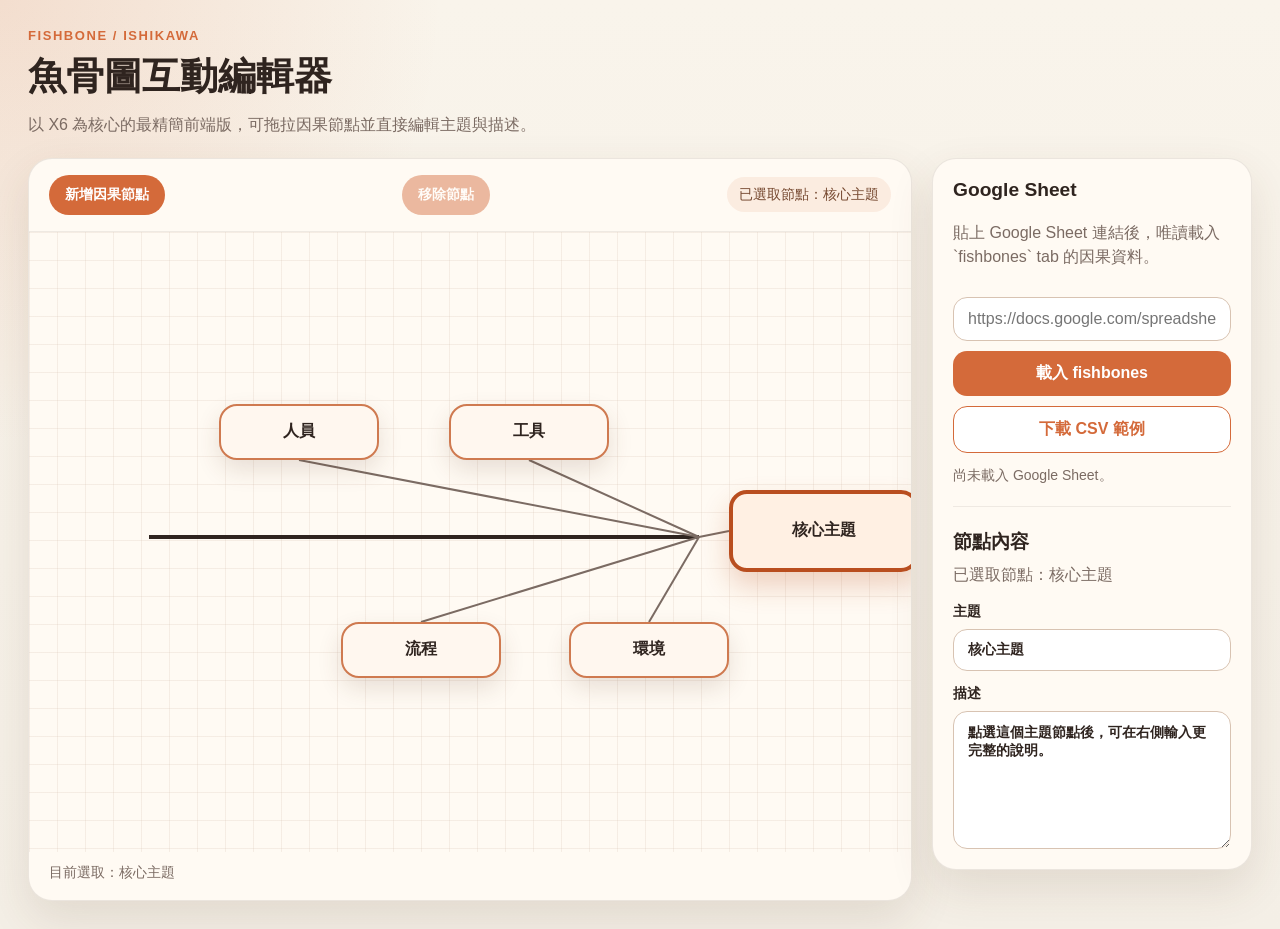
==== fishbones/index.html @ 335bdad4 "Add fishbone node removal and CSV sample" ====
<!DOCTYPE html>
<html lang="zh-Hant">
<head>
  <meta charset="UTF-8">
  <meta name="viewport" content="width=device-width, initial-scale=1.0">
  <title>&#39770;&#39592;&#22294;&#20114;&#21205;&#32232;&#36655;&#22120;</title>
  <link rel="preconnect" href="https://unpkg.com">
  <link rel="stylesheet" href="./styles.css?v=20260616-1">
</head>
<body>
  <div class="page">
    <header class="hero">
      <div>
        <p class="eyebrow">Fishbone / Ishikawa</p>
        <h1>&#39770;&#39592;&#22294;&#20114;&#21205;&#32232;&#36655;&#22120;</h1>
        <p class="subtitle">
          &#20197; X6 &#28858;&#26680;&#24515;&#30340;&#26368;&#31934;&#31777;&#21069;&#31471;&#29256;&#65292;&#21487;&#25302;&#25289;&#22240;&#26524;&#31680;&#40670;&#20006;&#30452;&#25509;&#32232;&#36655;&#20027;&#38988;&#33287;&#25551;&#36848;&#12290;
        </p>
      </div>
    </header>

    <main class="workspace">
      <section class="board-card">
        <div class="board-toolbar">
          <button id="addCauseButton" type="button">&#26032;&#22686;&#22240;&#26524;&#31680;&#40670;</button>
          <button id="removeNodeButton" type="button" disabled>&#31227;&#38500;&#31680;&#40670;</button>
          <span id="selectionBadge" class="selection-badge">
            &#25302;&#25289;&#31680;&#40670;&#35519;&#25972;&#20301;&#32622;&#65292;&#40670;&#36984;&#31680;&#40670;&#32232;&#36655;&#20839;&#23481;
          </span>
        </div>
        <div id="graph" class="graph"></div>
        <p id="actionStatus" class="action-status">
          &#23578;&#26410;&#22519;&#34892;&#26032;&#22686;&#25805;&#20316;
        </p>
      </section>

      <aside class="panel">
        <section class="sheet-panel">
          <h2>Google Sheet</h2>
          <p class="panel-hint">貼上 Google Sheet 連結後，唯讀載入 `fishbones` tab 的因果資料。</p>
          <div class="sheet-controls">
            <input id="sheetUrlInput" type="text" placeholder="https://docs.google.com/spreadsheets/d/.../edit">
            <button id="loadSheetButton" type="button">載入 fishbones</button>
            <button id="downloadCsvButton" class="secondary-button" type="button">下載 CSV 範例</button>
          </div>
          <p id="sheetStatus" class="sheet-status">尚未載入 Google Sheet。</p>
        </section>

        <h2>&#31680;&#40670;&#20839;&#23481;</h2>
        <p id="selectionHint" class="panel-hint">&#35531;&#20808;&#40670;&#36984;&#22294;&#19978;&#30340;&#31680;&#40670;&#12290;</p>
        <form id="nodeForm" class="node-form">
          <label>
            &#20027;&#38988;
            <input id="nodeLabel" name="label" type="text" placeholder="&#36664;&#20837;&#31680;&#40670;&#20027;&#38988;" disabled>
          </label>
          <label>
            &#25551;&#36848;
            <textarea id="nodeDescription" name="description" rows="7" placeholder="&#36664;&#20837;&#20839;&#23481;&#25551;&#36848;" disabled></textarea>
          </label>
        </form>
      </aside>
    </main>
  </div>

  <script src="./app.js?v=20260616-1"></script>
</body>
</html>
---- fishbones/styles.css ----
:root {
  color-scheme: light;
  --bg: #f4efe6;
  --panel: #fffaf2;
  --ink: #2f241f;
  --muted: #7b6b63;
  --accent: #d46a3a;
  --accent-soft: #f4c6a8;
  --line: #d8c3b2;
  --shadow: 0 18px 45px rgba(92, 60, 36, 0.12);
}

* {
  box-sizing: border-box;
}

body {
  margin: 0;
  font-family: "Segoe UI", "Noto Sans TC", sans-serif;
  color: var(--ink);
  background:
    radial-gradient(circle at top left, rgba(212, 106, 58, 0.16), transparent 28%),
    linear-gradient(180deg, #f9f4eb 0%, var(--bg) 100%);
}

.page {
  min-height: 100vh;
  padding: 28px;
}

.hero {
  margin-bottom: 20px;
}

.eyebrow {
  margin: 0 0 8px;
  color: var(--accent);
  font-size: 13px;
  font-weight: 700;
  letter-spacing: 0.12em;
  text-transform: uppercase;
}

.hero h1 {
  margin: 0;
  font-size: clamp(2rem, 3vw, 3rem);
}

.subtitle {
  max-width: 720px;
  margin: 10px 0 0;
  color: var(--muted);
  line-height: 1.6;
}

.workspace {
  display: grid;
  grid-template-columns: minmax(0, 1fr) 320px;
  gap: 20px;
  align-items: start;
}

.board-card,
.panel {
  background: color-mix(in srgb, var(--panel) 92%, white 8%);
  border: 1px solid rgba(123, 107, 99, 0.15);
  border-radius: 24px;
  box-shadow: var(--shadow);
}

.board-card {
  overflow: hidden;
}

.board-toolbar {
  display: flex;
  justify-content: space-between;
  gap: 12px;
  flex-wrap: wrap;
  align-items: center;
  padding: 16px 20px;
  border-bottom: 1px solid rgba(123, 107, 99, 0.12);
  color: var(--muted);
  font-size: 14px;
}

.board-toolbar button {
  border: 0;
  border-radius: 999px;
  padding: 11px 16px;
  background: var(--accent);
  color: #fff;
  font: inherit;
  font-weight: 700;
  cursor: pointer;
}

.board-toolbar button:disabled {
  cursor: not-allowed;
  opacity: 0.45;
}

.selection-badge {
  padding: 8px 12px;
  border-radius: 999px;
  background: rgba(212, 106, 58, 0.1);
  color: #75482f;
  line-height: 1.4;
}

.graph {
  position: relative;
  height: 620px;
  background-image:
    linear-gradient(rgba(216, 195, 178, 0.24) 1px, transparent 1px),
    linear-gradient(90deg, rgba(216, 195, 178, 0.24) 1px, transparent 1px);
  background-size: 28px 28px;
  cursor: grab;
}

.graph-board,
.graph-svg,
.graph-nodes {
  position: absolute;
  inset: 0;
}

.graph-svg {
  width: 100%;
  height: 100%;
  overflow: visible;
}

.graph-nodes {
  pointer-events: none;
}

.fish-node {
  position: absolute;
  display: grid;
  place-items: center;
  padding: 10px 12px;
  border: 2px solid var(--line);
  border-radius: 18px;
  color: var(--ink);
  font: inherit;
  font-weight: 700;
  text-align: center;
  cursor: grab;
  box-shadow: 0 10px 24px rgba(92, 60, 36, 0.14);
  pointer-events: auto;
}

.fish-node.is-selected {
  border-width: 4px;
  border-color: #b94e1f !important;
  box-shadow: 0 14px 28px rgba(185, 78, 31, 0.24);
}

.fish-node span {
  pointer-events: none;
}

.action-status {
  margin: 0;
  padding: 12px 20px 18px;
  color: var(--muted);
  font-size: 14px;
}

.panel {
  padding: 20px;
}

.panel h2 {
  margin: 0 0 8px;
  font-size: 1.2rem;
}

.sheet-panel {
  display: grid;
  gap: 12px;
  margin-bottom: 22px;
  padding-bottom: 20px;
  border-bottom: 1px solid rgba(123, 107, 99, 0.12);
}

.sheet-controls {
  display: grid;
  gap: 10px;
}

.sheet-controls button {
  border: 0;
  border-radius: 14px;
  padding: 12px 14px;
  background: var(--accent);
  color: #fff;
  font: inherit;
  font-weight: 700;
  cursor: pointer;
}

.sheet-controls .secondary-button {
  border: 1px solid var(--accent);
  background: #fff;
  color: var(--accent);
}

.sheet-status {
  margin: 0;
  color: var(--muted);
  font-size: 14px;
  line-height: 1.5;
}

.panel-hint {
  margin: 0 0 16px;
  color: var(--muted);
  line-height: 1.5;
}

.node-form {
  display: grid;
  gap: 14px;
}

.node-form label {
  display: grid;
  gap: 8px;
  font-size: 14px;
  font-weight: 600;
}

.node-form input,
.node-form textarea,
.sheet-controls input {
  width: 100%;
  border: 1px solid var(--line);
  border-radius: 14px;
  padding: 12px 14px;
  font: inherit;
  color: var(--ink);
  background: #fff;
}

.node-form input:focus,
.node-form textarea:focus,
.sheet-controls input:focus {
  outline: 2px solid rgba(212, 106, 58, 0.2);
  border-color: var(--accent);
}

.node-form input:disabled,
.node-form textarea:disabled {
  background: #f5eee5;
  color: #8b7c73;
}

@media (max-width: 980px) {
  .workspace {
    grid-template-columns: 1fr;
  }

  .panel {
    order: -1;
  }

  .graph {
    height: 540px;
  }
}
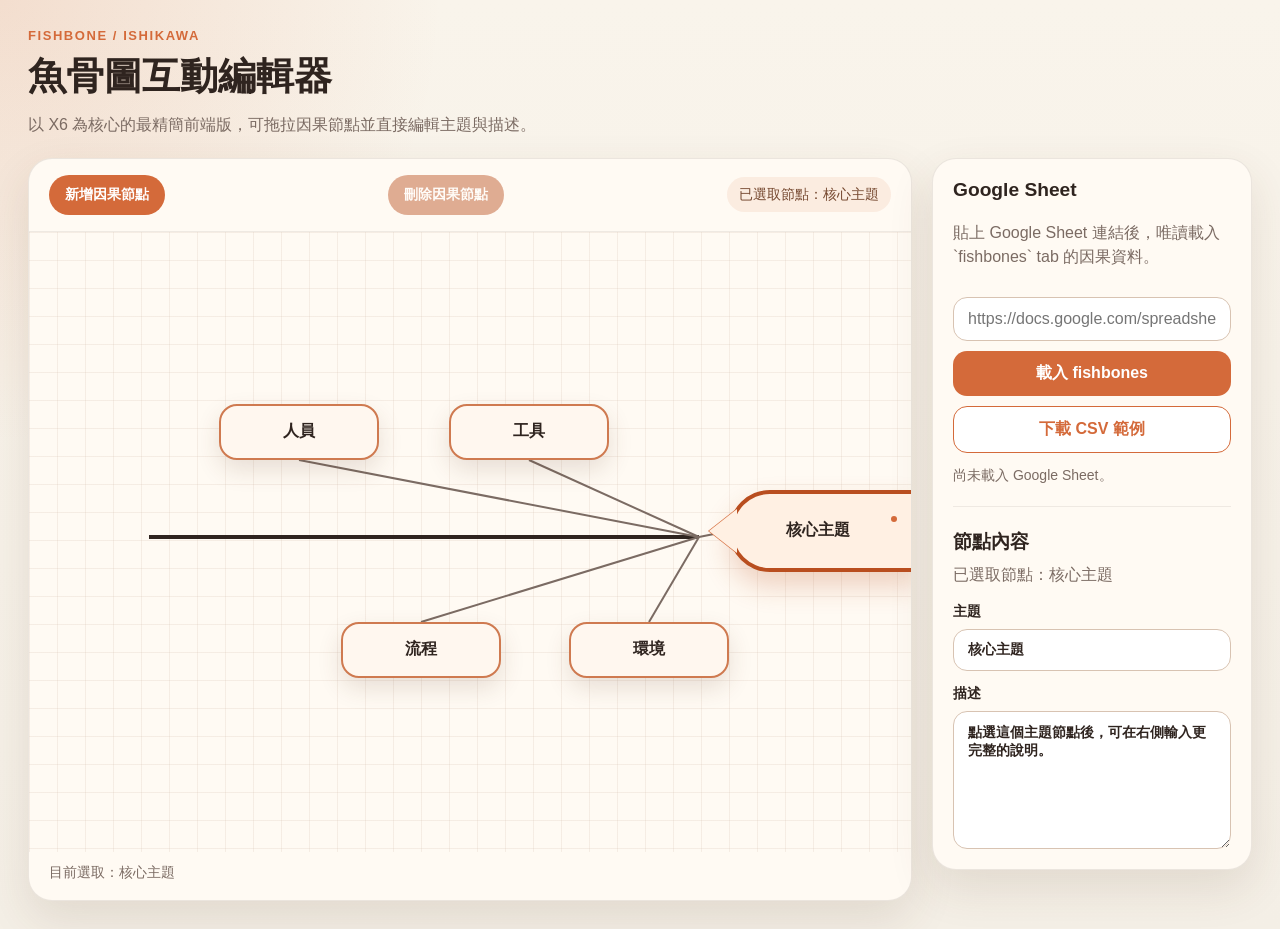
==== commit a9036b91: "Refine fishbone delete button and effect node" ====
--- a/fishbones/index.html
+++ b/fishbones/index.html
@@ -5,7 +5,7 @@
   <meta name="viewport" content="width=device-width, initial-scale=1.0">
   <title>&#39770;&#39592;&#22294;&#20114;&#21205;&#32232;&#36655;&#22120;</title>
   <link rel="preconnect" href="https://unpkg.com">
-  <link rel="stylesheet" href="./styles.css?v=20260616-1">
+  <link rel="stylesheet" href="./styles.css?v=20260616-2">
 </head>
 <body>
   <div class="page">
@@ -23,7 +23,7 @@
       <section class="board-card">
         <div class="board-toolbar">
           <button id="addCauseButton" type="button">&#26032;&#22686;&#22240;&#26524;&#31680;&#40670;</button>
-          <button id="removeNodeButton" type="button" disabled>&#31227;&#38500;&#31680;&#40670;</button>
+          <button id="removeNodeButton" class="danger-button" type="button" disabled>&#21034;&#38500;&#22240;&#26524;&#31680;&#40670;</button>
           <span id="selectionBadge" class="selection-badge">
             &#25302;&#25289;&#31680;&#40670;&#35519;&#25972;&#20301;&#32622;&#65292;&#40670;&#36984;&#31680;&#40670;&#32232;&#36655;&#20839;&#23481;
           </span>
@@ -62,6 +62,6 @@
     </main>
   </div>
 
-  <script src="./app.js?v=20260616-1"></script>
+  <script src="./app.js?v=20260616-2"></script>
 </body>
 </html>
--- a/fishbones/styles.css
+++ b/fishbones/styles.css
@@ -98,6 +98,10 @@
 .board-toolbar button:disabled {
   cursor: not-allowed;
   opacity: 0.45;
+}
+
+.board-toolbar .danger-button {
+  background: #b94e1f;
 }
 
 .selection-badge {
@@ -158,7 +162,41 @@
 }
 
 .fish-node span {
+  position: relative;
+  z-index: 1;
   pointer-events: none;
+}
+
+.fish-node.is-effect {
+  border-radius: 999px 54% 54% 999px;
+  padding-left: 22px;
+  padding-right: 34px;
+  overflow: visible;
+}
+
+.fish-node.is-effect::before {
+  content: "";
+  position: absolute;
+  left: -24px;
+  top: 50%;
+  width: 0;
+  height: 0;
+  border-top: 22px solid transparent;
+  border-bottom: 22px solid transparent;
+  border-right: 28px solid var(--node-fill);
+  filter: drop-shadow(-1px 0 0 var(--node-stroke));
+  transform: translateY(-50%);
+}
+
+.fish-node.is-effect::after {
+  content: "";
+  position: absolute;
+  right: 18px;
+  top: 22px;
+  width: 6px;
+  height: 6px;
+  border-radius: 50%;
+  background: var(--node-stroke);
 }
 
 .action-status {
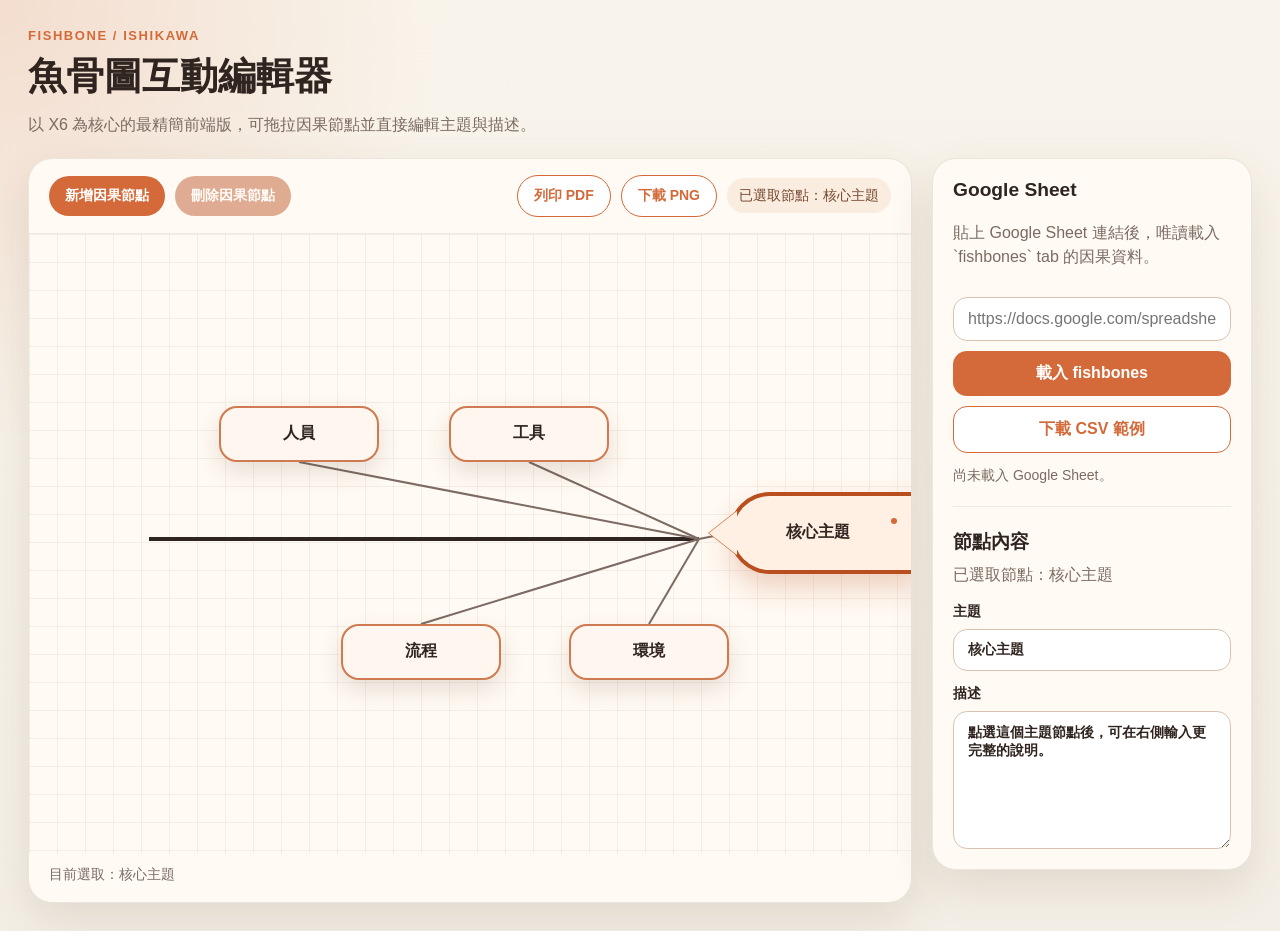
==== commit cfa49ce0: "Add fishbone PDF and PNG export" ====
--- a/fishbones/index.html
+++ b/fishbones/index.html
@@ -5,7 +5,7 @@
   <meta name="viewport" content="width=device-width, initial-scale=1.0">
   <title>&#39770;&#39592;&#22294;&#20114;&#21205;&#32232;&#36655;&#22120;</title>
   <link rel="preconnect" href="https://unpkg.com">
-  <link rel="stylesheet" href="./styles.css?v=20260616-2">
+  <link rel="stylesheet" href="./styles.css?v=20260616-3">
 </head>
 <body>
   <div class="page">
@@ -22,11 +22,17 @@
     <main class="workspace">
       <section class="board-card">
         <div class="board-toolbar">
-          <button id="addCauseButton" type="button">&#26032;&#22686;&#22240;&#26524;&#31680;&#40670;</button>
-          <button id="removeNodeButton" class="danger-button" type="button" disabled>&#21034;&#38500;&#22240;&#26524;&#31680;&#40670;</button>
-          <span id="selectionBadge" class="selection-badge">
-            &#25302;&#25289;&#31680;&#40670;&#35519;&#25972;&#20301;&#32622;&#65292;&#40670;&#36984;&#31680;&#40670;&#32232;&#36655;&#20839;&#23481;
-          </span>
+          <div class="toolbar-actions">
+            <button id="addCauseButton" type="button">&#26032;&#22686;&#22240;&#26524;&#31680;&#40670;</button>
+            <button id="removeNodeButton" class="danger-button" type="button" disabled>&#21034;&#38500;&#22240;&#26524;&#31680;&#40670;</button>
+          </div>
+          <div class="toolbar-actions toolbar-actions-right">
+            <button id="printPdfButton" class="secondary-toolbar-button" type="button">&#21015;&#21360; PDF</button>
+            <button id="downloadPngButton" class="secondary-toolbar-button" type="button">&#19979;&#36617; PNG</button>
+            <span id="selectionBadge" class="selection-badge">
+              &#25302;&#25289;&#31680;&#40670;&#35519;&#25972;&#20301;&#32622;&#65292;&#40670;&#36984;&#31680;&#40670;&#32232;&#36655;&#20839;&#23481;
+            </span>
+          </div>
         </div>
         <div id="graph" class="graph"></div>
         <p id="actionStatus" class="action-status">
@@ -62,6 +68,6 @@
     </main>
   </div>
 
-  <script src="./app.js?v=20260616-2"></script>
+  <script src="./app.js?v=20260616-3"></script>
 </body>
 </html>
--- a/fishbones/styles.css
+++ b/fishbones/styles.css
@@ -84,6 +84,18 @@
   font-size: 14px;
 }
 
+.toolbar-actions {
+  display: flex;
+  gap: 10px;
+  flex-wrap: wrap;
+  align-items: center;
+}
+
+.toolbar-actions-right {
+  justify-content: flex-end;
+  margin-left: auto;
+}
+
 .board-toolbar button {
   border: 0;
   border-radius: 999px;
@@ -102,6 +114,12 @@
 
 .board-toolbar .danger-button {
   background: #b94e1f;
+}
+
+.board-toolbar .secondary-toolbar-button {
+  border: 1px solid var(--accent);
+  background: #fff;
+  color: var(--accent);
 }
 
 .selection-badge {
@@ -308,3 +326,33 @@
     height: 540px;
   }
 }
+
+@media print {
+  body {
+    background: #fff;
+  }
+
+  .hero,
+  .panel,
+  .board-toolbar,
+  .action-status {
+    display: none;
+  }
+
+  .page {
+    padding: 0;
+  }
+
+  .workspace {
+    display: block;
+  }
+
+  .board-card {
+    border: 0;
+    box-shadow: none;
+  }
+
+  .graph {
+    height: 620px;
+  }
+}
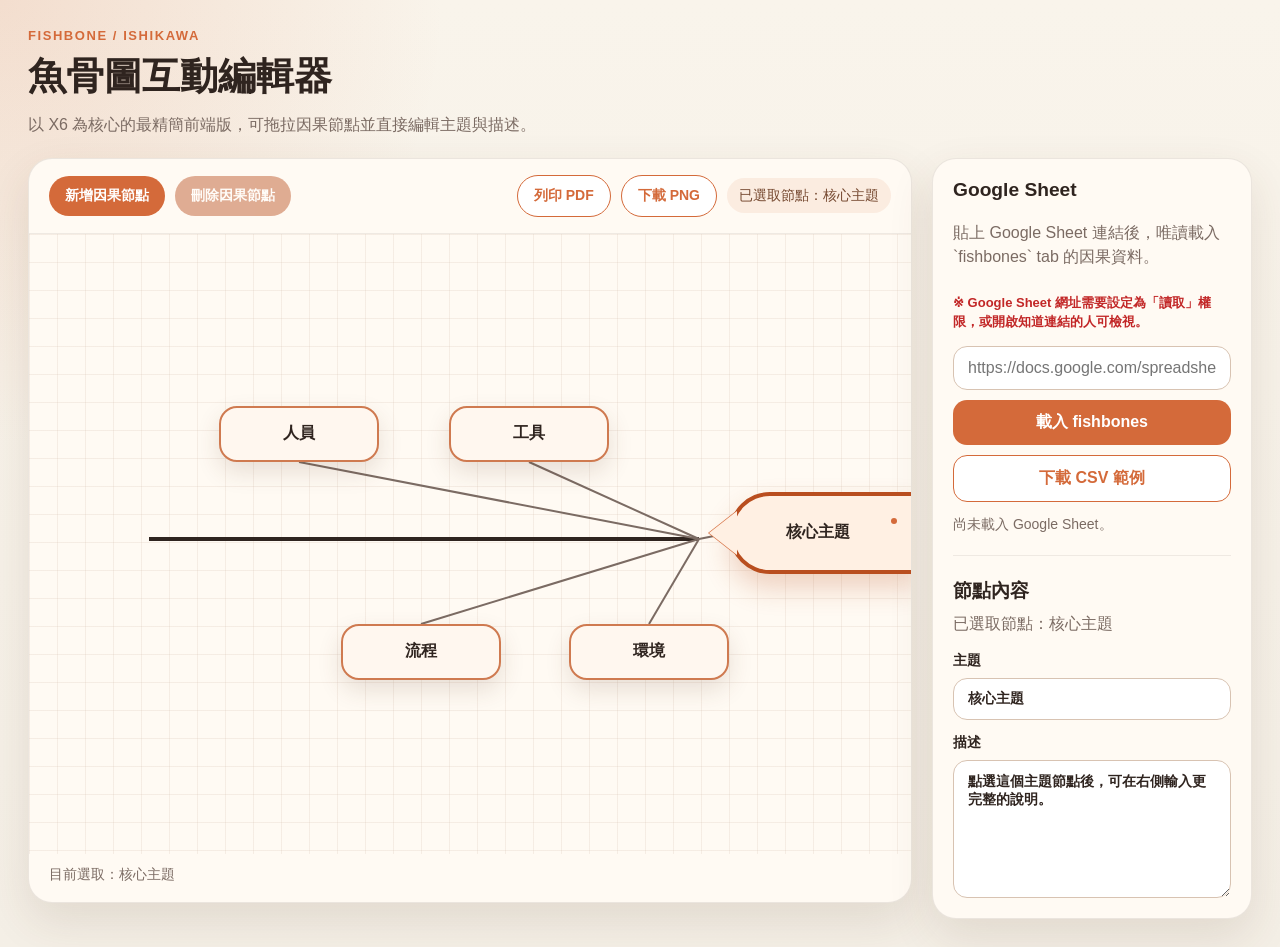
==== commit d5347f98: "Add Google Sheet permission note" ====
--- a/fishbones/index.html
+++ b/fishbones/index.html
@@ -5,7 +5,7 @@
   <meta name="viewport" content="width=device-width, initial-scale=1.0">
   <title>&#39770;&#39592;&#22294;&#20114;&#21205;&#32232;&#36655;&#22120;</title>
   <link rel="preconnect" href="https://unpkg.com">
-  <link rel="stylesheet" href="./styles.css?v=20260616-3">
+  <link rel="stylesheet" href="./styles.css?v=20260616-4">
 </head>
 <body>
   <div class="page">
@@ -44,6 +44,7 @@
         <section class="sheet-panel">
           <h2>Google Sheet</h2>
           <p class="panel-hint">貼上 Google Sheet 連結後，唯讀載入 `fishbones` tab 的因果資料。</p>
+          <p class="sheet-permission-note">&#8251; Google Sheet &#32178;&#22336;&#38656;&#35201;&#35373;&#23450;&#28858;&#12300;&#35712;&#21462;&#12301;&#27402;&#38480;&#65292;&#25110;&#38283;&#21855;&#30693;&#36947;&#36899;&#32080;&#30340;&#20154;&#21487;&#27298;&#35222;&#12290;</p>
           <div class="sheet-controls">
             <input id="sheetUrlInput" type="text" placeholder="https://docs.google.com/spreadsheets/d/.../edit">
             <button id="loadSheetButton" type="button">載入 fishbones</button>
@@ -68,6 +69,6 @@
     </main>
   </div>
 
-  <script src="./app.js?v=20260616-3"></script>
+  <script src="./app.js?v=20260616-4"></script>
 </body>
 </html>
--- a/fishbones/styles.css
+++ b/fishbones/styles.css
@@ -246,6 +246,14 @@
   gap: 10px;
 }
 
+.sheet-permission-note {
+  margin: -4px 0 2px;
+  color: #c22727;
+  font-size: 13px;
+  font-weight: 700;
+  line-height: 1.5;
+}
+
 .sheet-controls button {
   border: 0;
   border-radius: 14px;
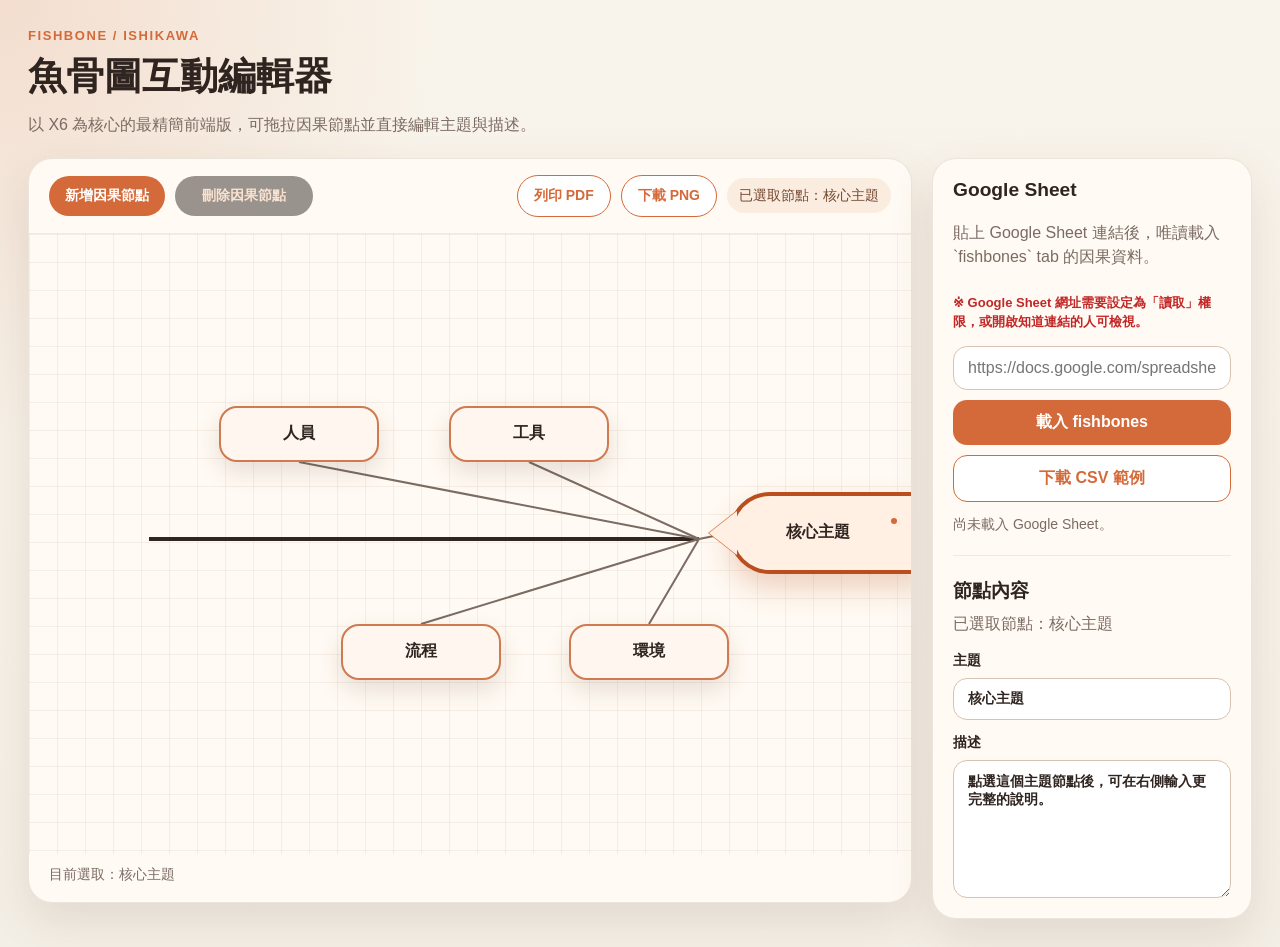
==== commit e72cfedd: "Fix delete cause button styling" ====
--- a/fishbones/index.html
+++ b/fishbones/index.html
@@ -5,7 +5,7 @@
   <meta name="viewport" content="width=device-width, initial-scale=1.0">
   <title>&#39770;&#39592;&#22294;&#20114;&#21205;&#32232;&#36655;&#22120;</title>
   <link rel="preconnect" href="https://unpkg.com">
-  <link rel="stylesheet" href="./styles.css?v=20260616-4">
+  <link rel="stylesheet" href="./styles.css?v=20260616-5">
 </head>
 <body>
   <div class="page">
@@ -69,6 +69,6 @@
     </main>
   </div>
 
-  <script src="./app.js?v=20260616-4"></script>
+  <script src="./app.js?v=20260616-5"></script>
 </body>
 </html>
--- a/fishbones/styles.css
+++ b/fishbones/styles.css
@@ -73,10 +73,9 @@
 }
 
 .board-toolbar {
-  display: flex;
-  justify-content: space-between;
+  display: grid;
+  grid-template-columns: max-content minmax(0, 1fr);
   gap: 12px;
-  flex-wrap: wrap;
   align-items: center;
   padding: 16px 20px;
   border-bottom: 1px solid rgba(123, 107, 99, 0.12);
@@ -87,13 +86,12 @@
 .toolbar-actions {
   display: flex;
   gap: 10px;
-  flex-wrap: wrap;
   align-items: center;
 }
 
 .toolbar-actions-right {
   justify-content: flex-end;
-  margin-left: auto;
+  min-width: 0;
 }
 
 .board-toolbar button {
@@ -113,7 +111,9 @@
 }
 
 .board-toolbar .danger-button {
-  background: #b94e1f;
+  width: 138px;
+  background: #1f1713;
+  color: var(--accent-soft);
 }
 
 .board-toolbar .secondary-toolbar-button {
@@ -123,11 +123,15 @@
 }
 
 .selection-badge {
+  max-width: 260px;
   padding: 8px 12px;
   border-radius: 999px;
   background: rgba(212, 106, 58, 0.1);
   color: #75482f;
   line-height: 1.4;
+  overflow: hidden;
+  text-overflow: ellipsis;
+  white-space: nowrap;
 }
 
 .graph {
@@ -322,6 +326,20 @@
 }
 
 @media (max-width: 980px) {
+  .board-toolbar {
+    grid-template-columns: 1fr;
+  }
+
+  .toolbar-actions,
+  .toolbar-actions-right {
+    flex-wrap: wrap;
+    justify-content: flex-start;
+  }
+
+  .selection-badge {
+    max-width: 100%;
+  }
+
   .workspace {
     grid-template-columns: 1fr;
   }
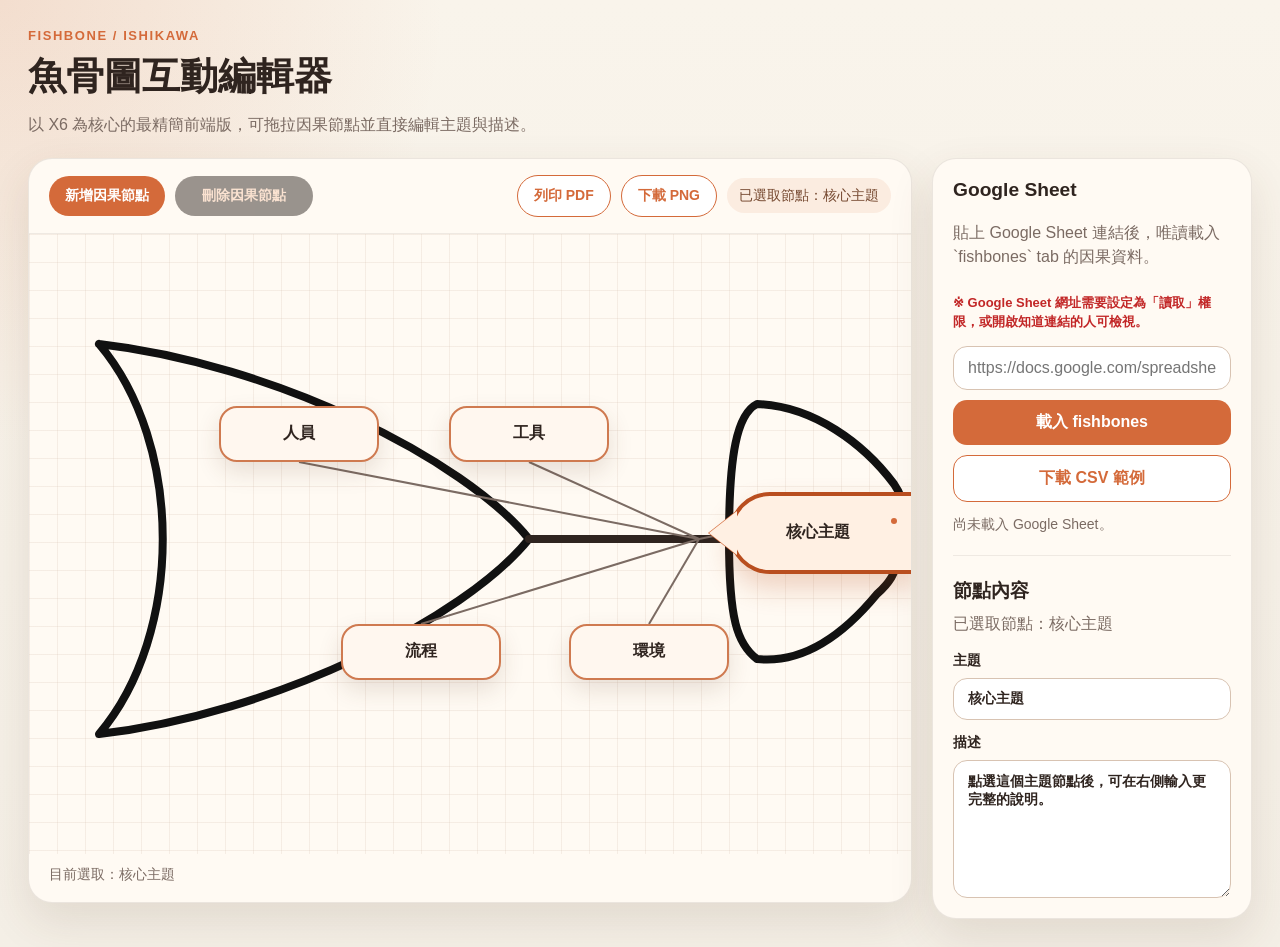
==== commit 89f280e8: "Add fish outline background" ====
--- a/fishbones/index.html
+++ b/fishbones/index.html
@@ -5,7 +5,7 @@
   <meta name="viewport" content="width=device-width, initial-scale=1.0">
   <title>&#39770;&#39592;&#22294;&#20114;&#21205;&#32232;&#36655;&#22120;</title>
   <link rel="preconnect" href="https://unpkg.com">
-  <link rel="stylesheet" href="./styles.css?v=20260616-5">
+  <link rel="stylesheet" href="./styles.css?v=20260616-6">
 </head>
 <body>
   <div class="page">
@@ -69,6 +69,6 @@
     </main>
   </div>
 
-  <script src="./app.js?v=20260616-5"></script>
+  <script src="./app.js?v=20260616-6"></script>
 </body>
 </html>
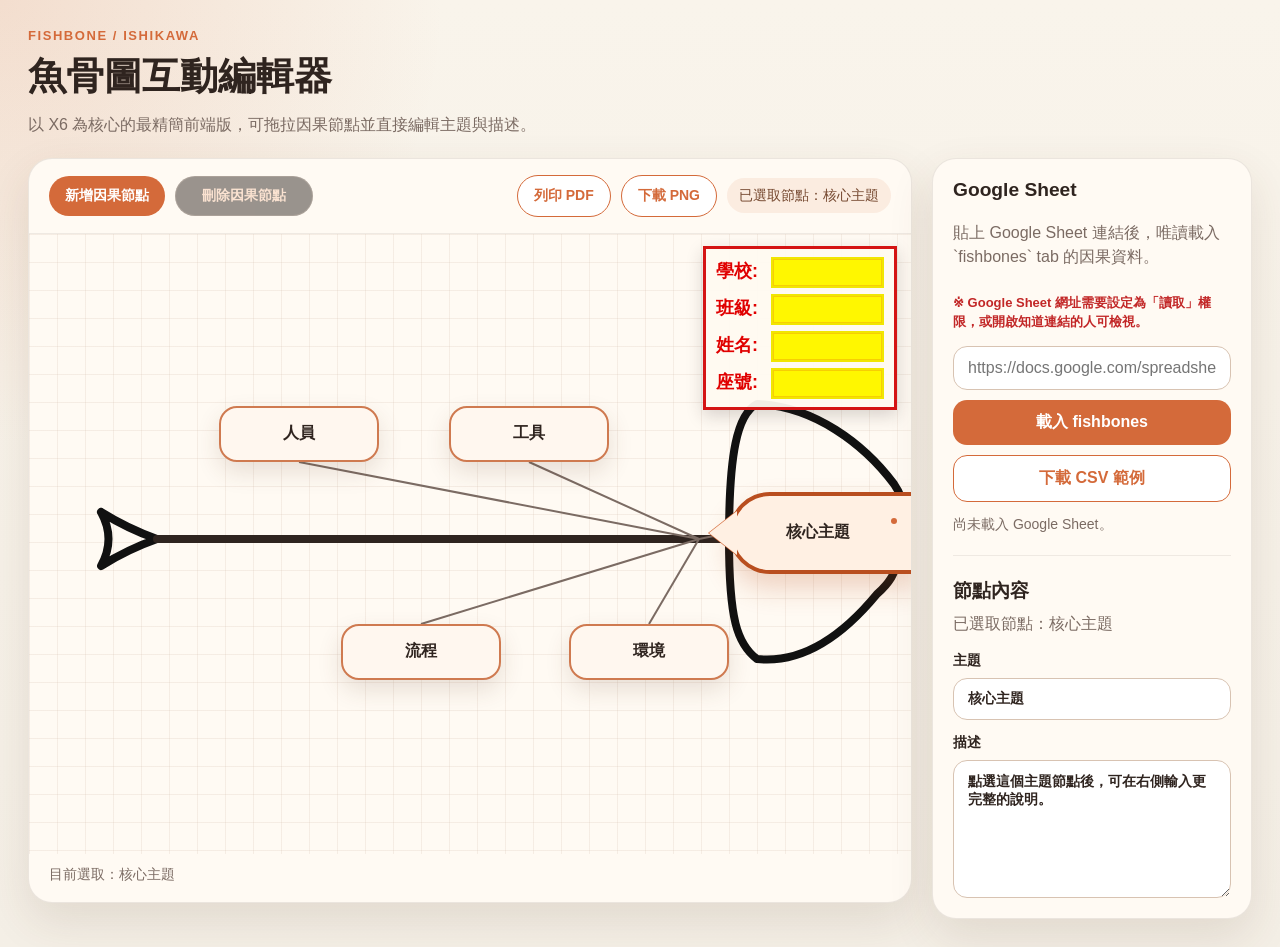
==== commit 866f2775: "Add framed student info fields" ====
--- a/fishbones/index.html
+++ b/fishbones/index.html
@@ -5,7 +5,7 @@
   <meta name="viewport" content="width=device-width, initial-scale=1.0">
   <title>&#39770;&#39592;&#22294;&#20114;&#21205;&#32232;&#36655;&#22120;</title>
   <link rel="preconnect" href="https://unpkg.com">
-  <link rel="stylesheet" href="./styles.css?v=20260616-6">
+  <link rel="stylesheet" href="./styles.css?v=20260616-7">
 </head>
 <body>
   <div class="page">
@@ -34,7 +34,26 @@
             </span>
           </div>
         </div>
-        <div id="graph" class="graph"></div>
+        <div id="graph" class="graph">
+          <div class="student-info" role="group" aria-label="學生資料">
+            <label>
+              學校:
+              <input id="studentSchool" name="school" type="text" autocomplete="organization">
+            </label>
+            <label>
+              班級:
+              <input id="studentClass" name="class" type="text" autocomplete="off">
+            </label>
+            <label>
+              姓名:
+              <input id="studentName" name="name" type="text" autocomplete="name">
+            </label>
+            <label>
+              座號:
+              <input id="studentSeat" name="seat" type="text" inputmode="numeric" autocomplete="off">
+            </label>
+          </div>
+        </div>
         <p id="actionStatus" class="action-status">
           &#23578;&#26410;&#22519;&#34892;&#26032;&#22686;&#25805;&#20316;
         </p>
@@ -69,6 +88,6 @@
     </main>
   </div>
 
-  <script src="./app.js?v=20260616-6"></script>
+  <script src="./app.js?v=20260616-7"></script>
 </body>
 </html>
--- a/fishbones/styles.css
+++ b/fishbones/styles.css
@@ -72,6 +72,53 @@
   overflow: hidden;
 }
 
+.student-info {
+  position: absolute;
+  top: 12px;
+  right: 14px;
+  z-index: 4;
+  display: grid;
+  grid-template-columns: 1fr;
+  gap: 6px;
+  width: min(194px, calc(100% - 28px));
+  padding: 8px 10px;
+  border: 3px solid #d41414;
+  background: rgba(255, 250, 242, 0.94);
+  box-shadow: 0 6px 16px rgba(47, 36, 31, 0.18);
+}
+
+.student-info label {
+  display: grid;
+  grid-template-columns: 48px minmax(0, 1fr);
+  gap: 7px;
+  align-items: center;
+  color: #e00000;
+  font-size: 18px;
+  font-weight: 700;
+  line-height: 1.2;
+}
+
+.student-info input {
+  width: 100%;
+  min-width: 0;
+  height: 31px;
+  border: 2px solid #f1e600;
+  border-radius: 0;
+  padding: 3px 6px;
+  color: #e00000;
+  background: #fff700;
+  font: inherit;
+  font-size: 17px;
+  font-weight: 700;
+  text-align: center;
+  box-shadow: inset 0 0 0 1px rgba(212, 20, 20, 0.18);
+}
+
+.student-info input:focus {
+  outline: 3px solid rgba(212, 20, 20, 0.24);
+  border-color: #d41414;
+}
+
 .board-toolbar {
   display: grid;
   grid-template-columns: max-content minmax(0, 1fr);
@@ -111,15 +158,93 @@
 }
 
 .board-toolbar .danger-button {
+  position: relative;
+  overflow: hidden;
   width: 138px;
   background: #1f1713;
   color: var(--accent-soft);
+  box-shadow: inset 0 0 0 1px rgba(244, 198, 168, 0.18);
+  transition:
+    background 160ms ease,
+    color 160ms ease,
+    box-shadow 160ms ease,
+    transform 160ms ease;
+}
+
+.board-toolbar .danger-button::before {
+  content: "";
+  position: absolute;
+  inset: -45%;
+  background: repeating-linear-gradient(
+    135deg,
+    transparent 0 11px,
+    rgba(255, 214, 77, 0.92) 11px 17px,
+    transparent 17px 28px
+  );
+  opacity: 0;
+  transform: translateX(-32%);
+  transition: opacity 160ms ease;
+  pointer-events: none;
+}
+
+.board-toolbar .danger-button:hover:not(:disabled),
+.board-toolbar .danger-button:focus-visible:not(:disabled) {
+  background: #b91c1c;
+  color: #fff7ed;
+  box-shadow:
+    0 0 0 4px rgba(185, 28, 28, 0.2),
+    0 10px 24px rgba(185, 28, 28, 0.32);
+  animation: danger-warning-shake 480ms ease-in-out infinite;
+}
+
+.board-toolbar .danger-button:hover:not(:disabled)::before,
+.board-toolbar .danger-button:focus-visible:not(:disabled)::before {
+  opacity: 0.34;
+  animation: danger-warning-sweep 760ms linear infinite;
+}
+
+.board-toolbar .danger-button:focus-visible:not(:disabled) {
+  outline: 3px solid rgba(255, 214, 77, 0.82);
+  outline-offset: 3px;
 }
 
 .board-toolbar .secondary-toolbar-button {
   border: 1px solid var(--accent);
   background: #fff;
   color: var(--accent);
+}
+
+@keyframes danger-warning-shake {
+  0%,
+  100% {
+    transform: translateX(0) scale(1);
+  }
+
+  20% {
+    transform: translateX(-2px) scale(1.03);
+  }
+
+  40% {
+    transform: translateX(2px) scale(1.03);
+  }
+
+  60% {
+    transform: translateX(-1px) scale(1.03);
+  }
+
+  80% {
+    transform: translateX(1px) scale(1.03);
+  }
+}
+
+@keyframes danger-warning-sweep {
+  from {
+    transform: translateX(-34%);
+  }
+
+  to {
+    transform: translateX(34%);
+  }
 }
 
 .selection-badge {
@@ -326,6 +451,12 @@
 }
 
 @media (max-width: 980px) {
+  .student-info {
+    top: 12px;
+    right: 12px;
+    width: min(184px, calc(100% - 24px));
+  }
+
   .board-toolbar {
     grid-template-columns: 1fr;
   }
@@ -365,6 +496,30 @@
     display: none;
   }
 
+  .student-info {
+    top: 10px;
+    right: 10px;
+    width: 178px;
+    margin: 0;
+    padding: 7px 9px;
+    border: 2px solid #111;
+    background: #fff;
+    box-shadow: none;
+  }
+
+  .student-info label {
+    grid-template-columns: 46px minmax(0, 1fr);
+    color: #111;
+    font-size: 16px;
+  }
+
+  .student-info input {
+    border-color: #333;
+    box-shadow: none;
+    color: #111;
+    background: #fff;
+  }
+
   .page {
     padding: 0;
   }
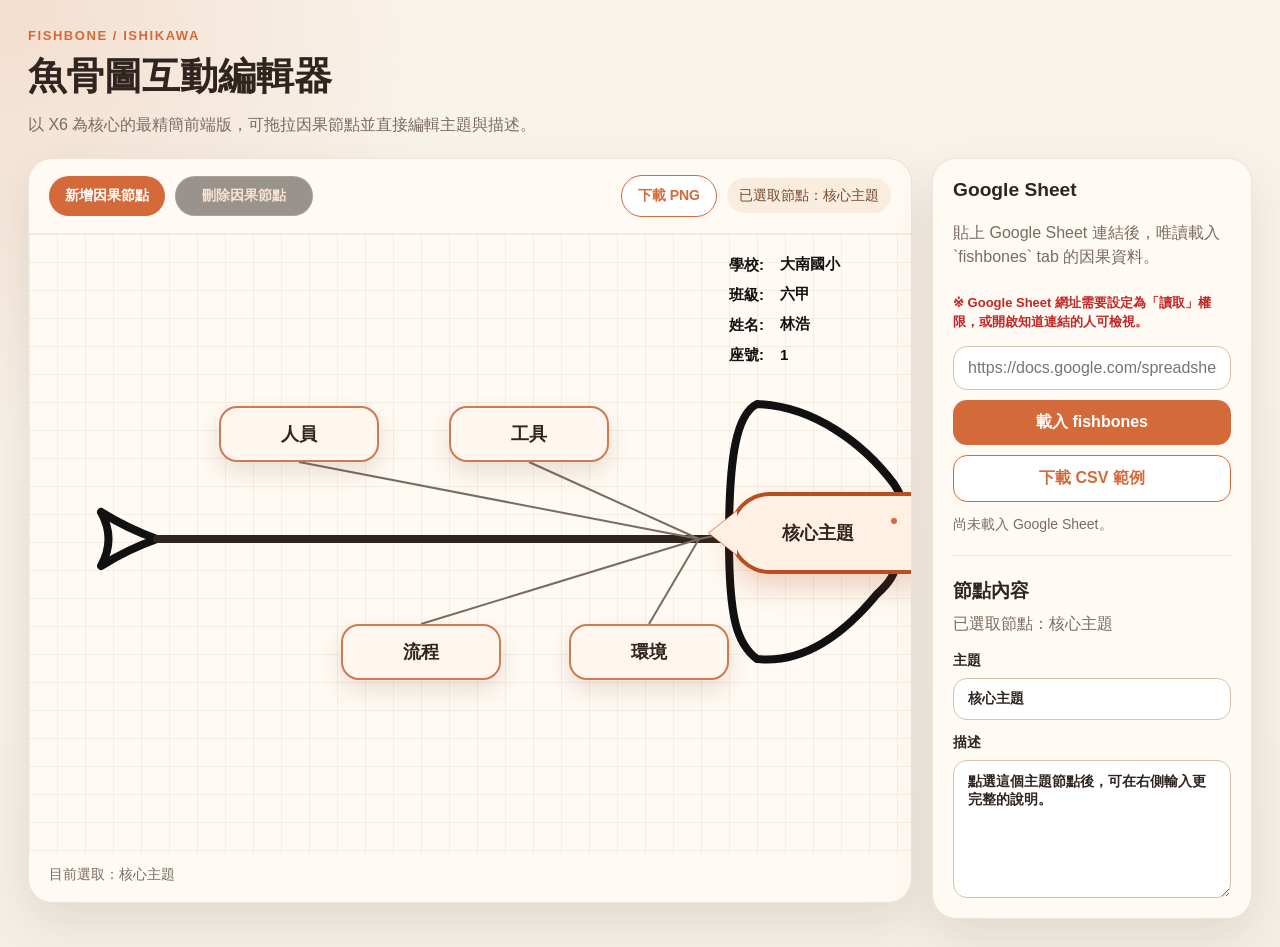
==== commit 9b46ab70: "Refine fishbone student fields and toolbar" ====
--- a/fishbones/index.html
+++ b/fishbones/index.html
@@ -5,7 +5,7 @@
   <meta name="viewport" content="width=device-width, initial-scale=1.0">
   <title>&#39770;&#39592;&#22294;&#20114;&#21205;&#32232;&#36655;&#22120;</title>
   <link rel="preconnect" href="https://unpkg.com">
-  <link rel="stylesheet" href="./styles.css?v=20260616-7">
+  <link rel="stylesheet" href="./styles.css?v=20260616-12">
 </head>
 <body>
   <div class="page">
@@ -27,7 +27,6 @@
             <button id="removeNodeButton" class="danger-button" type="button" disabled>&#21034;&#38500;&#22240;&#26524;&#31680;&#40670;</button>
           </div>
           <div class="toolbar-actions toolbar-actions-right">
-            <button id="printPdfButton" class="secondary-toolbar-button" type="button">&#21015;&#21360; PDF</button>
             <button id="downloadPngButton" class="secondary-toolbar-button" type="button">&#19979;&#36617; PNG</button>
             <span id="selectionBadge" class="selection-badge">
               &#25302;&#25289;&#31680;&#40670;&#35519;&#25972;&#20301;&#32622;&#65292;&#40670;&#36984;&#31680;&#40670;&#32232;&#36655;&#20839;&#23481;
@@ -38,19 +37,19 @@
           <div class="student-info" role="group" aria-label="學生資料">
             <label>
               學校:
-              <input id="studentSchool" name="school" type="text" autocomplete="organization">
+              <input id="studentSchool" name="school" type="text" value="大南國小" autocomplete="organization">
             </label>
             <label>
               班級:
-              <input id="studentClass" name="class" type="text" autocomplete="off">
+              <input id="studentClass" name="class" type="text" value="六甲" autocomplete="off">
             </label>
             <label>
               姓名:
-              <input id="studentName" name="name" type="text" autocomplete="name">
+              <input id="studentName" name="name" type="text" value="林浩" autocomplete="name">
             </label>
             <label>
               座號:
-              <input id="studentSeat" name="seat" type="text" inputmode="numeric" autocomplete="off">
+              <input id="studentSeat" name="seat" type="text" value="1" inputmode="numeric" autocomplete="off">
             </label>
           </div>
         </div>
@@ -88,6 +87,6 @@
     </main>
   </div>
 
-  <script src="./app.js?v=20260616-7"></script>
+  <script src="./app.js?v=20260616-12"></script>
 </body>
 </html>
--- a/fishbones/styles.css
+++ b/fishbones/styles.css
@@ -79,44 +79,44 @@
   z-index: 4;
   display: grid;
   grid-template-columns: 1fr;
-  gap: 6px;
-  width: min(194px, calc(100% - 28px));
-  padding: 8px 10px;
-  border: 3px solid #d41414;
-  background: rgba(255, 250, 242, 0.94);
-  box-shadow: 0 6px 16px rgba(47, 36, 31, 0.18);
+  gap: 4px;
+  width: min(176px, calc(100% - 28px));
+  padding: 6px 8px;
+  border: 0;
+  background: transparent;
+  box-shadow: none;
 }
 
 .student-info label {
   display: grid;
-  grid-template-columns: 48px minmax(0, 1fr);
-  gap: 7px;
+  grid-template-columns: 42px minmax(0, 1fr);
+  gap: 5px;
   align-items: center;
-  color: #e00000;
-  font-size: 18px;
+  color: #111;
+  font-size: 15px;
   font-weight: 700;
   line-height: 1.2;
+  text-align: left;
 }
 
 .student-info input {
   width: 100%;
   min-width: 0;
-  height: 31px;
-  border: 2px solid #f1e600;
+  height: 26px;
+  border: 0;
   border-radius: 0;
-  padding: 3px 6px;
-  color: #e00000;
-  background: #fff700;
+  padding: 2px 4px;
+  color: #111;
+  background: transparent;
   font: inherit;
-  font-size: 17px;
-  font-weight: 700;
-  text-align: center;
-  box-shadow: inset 0 0 0 1px rgba(212, 20, 20, 0.18);
+  font-size: 15px;
+  font-weight: 700;
+  text-align: left;
+  box-shadow: none;
 }
 
 .student-info input:focus {
-  outline: 3px solid rgba(212, 20, 20, 0.24);
-  border-color: #d41414;
+  outline: 2px solid rgba(47, 36, 31, 0.22);
 }
 
 .board-toolbar {
@@ -295,6 +295,7 @@
   border-radius: 18px;
   color: var(--ink);
   font: inherit;
+  font-size: 18px;
   font-weight: 700;
   text-align: center;
   cursor: grab;
@@ -454,7 +455,7 @@
   .student-info {
     top: 12px;
     right: 12px;
-    width: min(184px, calc(100% - 24px));
+    width: min(170px, calc(100% - 24px));
   }
 
   .board-toolbar {
@@ -499,25 +500,25 @@
   .student-info {
     top: 10px;
     right: 10px;
-    width: 178px;
+    width: 160px;
     margin: 0;
-    padding: 7px 9px;
-    border: 2px solid #111;
-    background: #fff;
+    padding: 5px 7px;
+    border: 0;
+    background: transparent;
     box-shadow: none;
   }
 
   .student-info label {
-    grid-template-columns: 46px minmax(0, 1fr);
+    grid-template-columns: 42px minmax(0, 1fr);
     color: #111;
-    font-size: 16px;
+    font-size: 14px;
   }
 
   .student-info input {
-    border-color: #333;
+    border: 0;
     box-shadow: none;
     color: #111;
-    background: #fff;
+    background: transparent;
   }
 
   .page {
